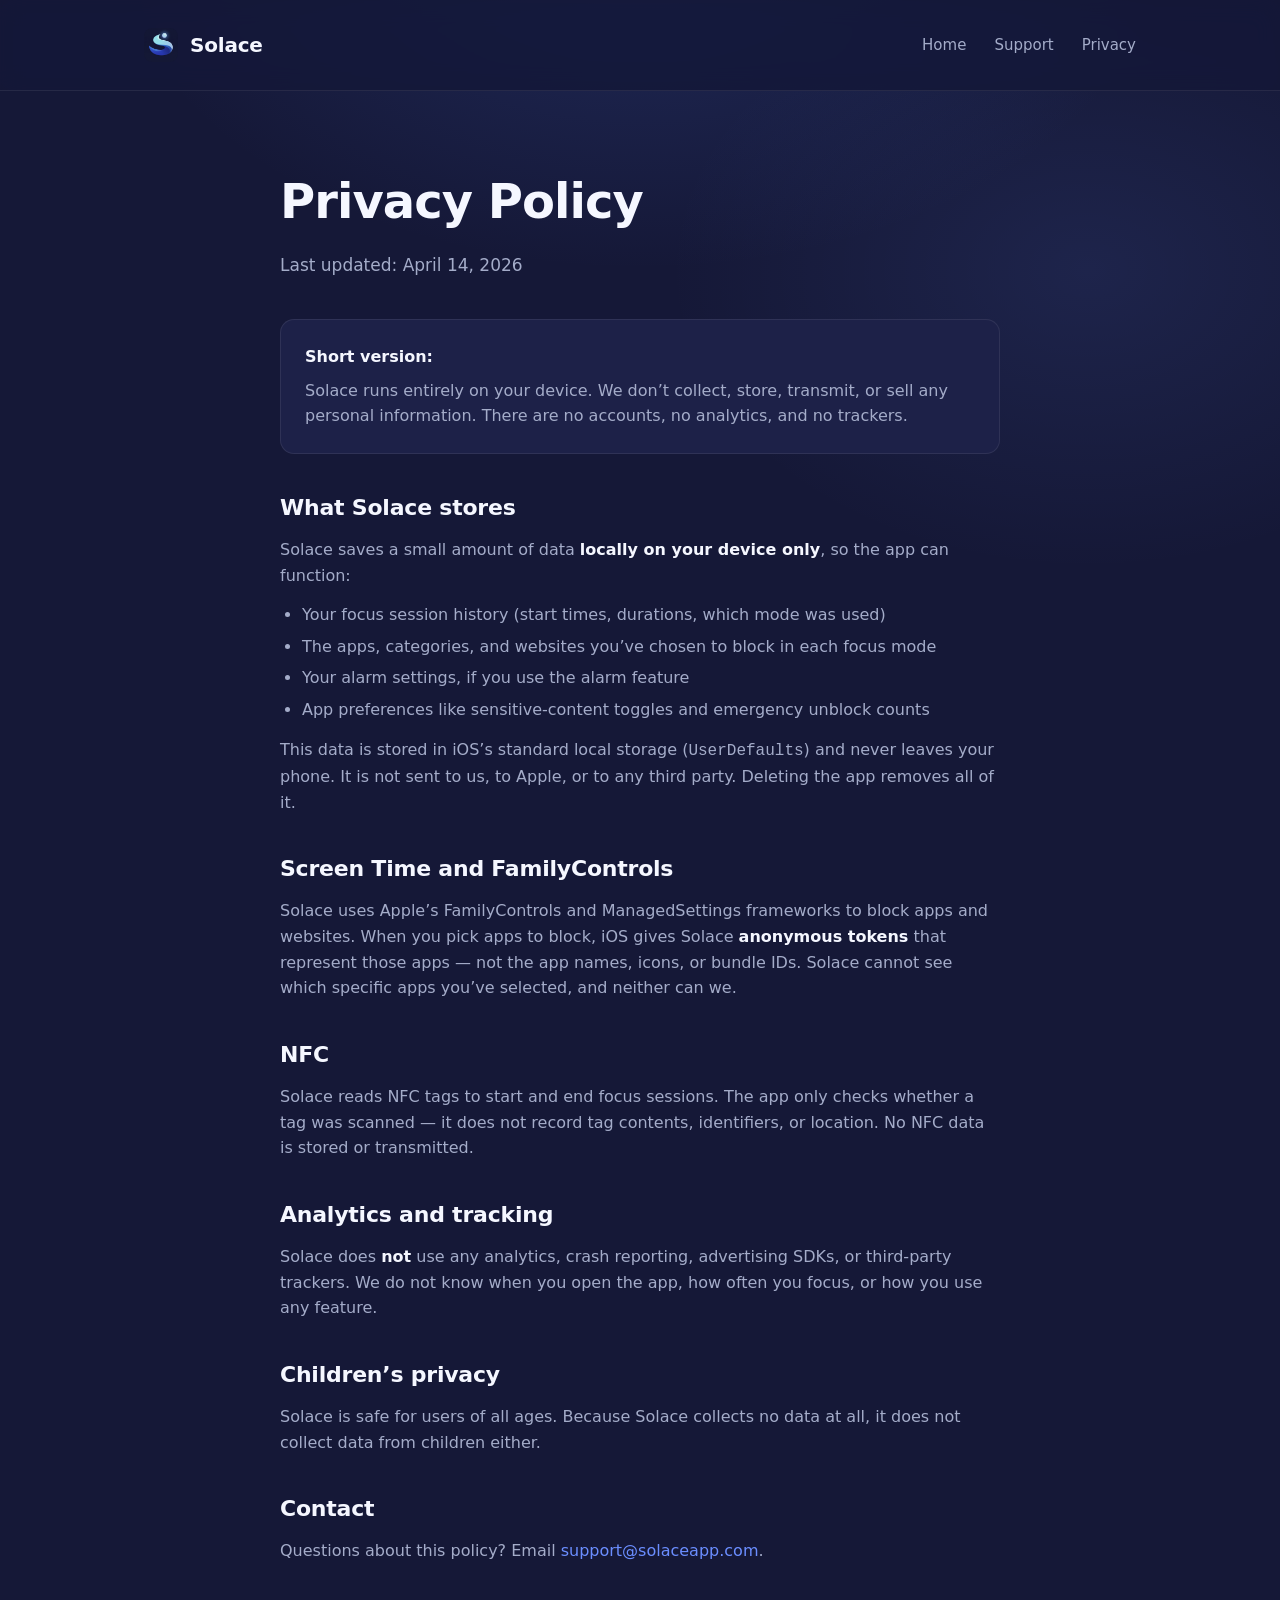
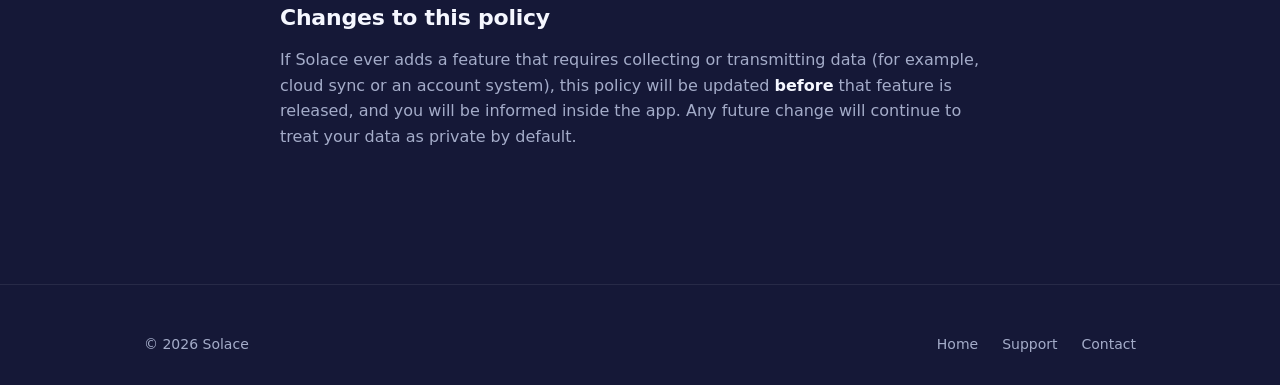
==== privacy.html @ 4d122645 "first commit" ====
<!DOCTYPE html>
<html lang="en">
<head>
    <meta charset="UTF-8">
    <meta name="viewport" content="width=device-width, initial-scale=1.0">
    <title>Privacy Policy — Solace</title>
    <meta name="description" content="Solace's privacy policy. Short version: we don't collect your data.">
    <link rel="icon" type="image/png" href="assets/solace_icon.png">
    <link rel="stylesheet" href="styles.css">
</head>
<body>
    <nav>
        <div class="container">
            <a href="index.html" class="brand">
                <img src="assets/solace_icon.png" alt="Solace icon">
                Solace
            </a>
            <div class="nav-links">
                <a href="index.html">Home</a>
                <a href="support.html">Support</a>
                <a href="privacy.html">Privacy</a>
            </div>
        </div>
    </nav>

    <main class="container page">
        <h1>Privacy Policy</h1>
        <p class="subtitle">Last updated: April 14, 2026</p>

        <div class="card">
            <strong>Short version:</strong>
            <p style="margin-top: 8px; margin-bottom: 0;">
                Solace runs entirely on your device. We don&rsquo;t collect, store, transmit,
                or sell any personal information. There are no accounts, no analytics, and no trackers.
            </p>
        </div>

        <h2>What Solace stores</h2>
        <p>
            Solace saves a small amount of data <strong>locally on your device only</strong>, so the app can function:
        </p>
        <ul>
            <li>Your focus session history (start times, durations, which mode was used)</li>
            <li>The apps, categories, and websites you&rsquo;ve chosen to block in each focus mode</li>
            <li>Your alarm settings, if you use the alarm feature</li>
            <li>App preferences like sensitive-content toggles and emergency unblock counts</li>
        </ul>
        <p>
            This data is stored in iOS&rsquo;s standard local storage (<code>UserDefaults</code>) and
            never leaves your phone. It is not sent to us, to Apple, or to any third party.
            Deleting the app removes all of it.
        </p>

        <h2>Screen Time and FamilyControls</h2>
        <p>
            Solace uses Apple&rsquo;s FamilyControls and ManagedSettings frameworks to block apps and websites.
            When you pick apps to block, iOS gives Solace <strong>anonymous tokens</strong> that represent those apps —
            not the app names, icons, or bundle IDs. Solace cannot see which specific apps you&rsquo;ve selected,
            and neither can we.
        </p>

        <h2>NFC</h2>
        <p>
            Solace reads NFC tags to start and end focus sessions. The app only checks whether a tag was scanned —
            it does not record tag contents, identifiers, or location. No NFC data is stored or transmitted.
        </p>

        <h2>Analytics and tracking</h2>
        <p>
            Solace does <strong>not</strong> use any analytics, crash reporting, advertising SDKs,
            or third-party trackers. We do not know when you open the app, how often you focus,
            or how you use any feature.
        </p>

        <h2>Children&rsquo;s privacy</h2>
        <p>
            Solace is safe for users of all ages. Because Solace collects no data at all,
            it does not collect data from children either.
        </p>

        <h2>Contact</h2>
        <p>
            Questions about this policy? Email <a href="mailto:support@solaceapp.com">support@solaceapp.com</a>.
        </p>

        <h2>Changes to this policy</h2>
        <p>
            If Solace ever adds a feature that requires collecting or transmitting data
            (for example, cloud sync or an account system), this policy will be updated
            <strong>before</strong> that feature is released, and you will be informed inside the app.
            Any future change will continue to treat your data as private by default.
        </p>
    </main>

    <footer>
        <div class="container">
            <div class="copyright">&copy; 2026 Solace</div>
            <div class="footer-links">
                <a href="index.html">Home</a>
                <a href="support.html">Support</a>
                <a href="mailto:support@solaceapp.com">Contact</a>
            </div>
        </div>
    </footer>
</body>
</html>
---- styles.css ----
:root {
    --navy: #151837;
    --navy-deep: #0e1027;
    --navy-card: #1d2148;
    --navy-border: rgba(255, 255, 255, 0.08);
    --blue: #4b6fdd;
    --blue-bright: #6b8eff;
    --blue-soft: #8bb7ff;
    --text: #f5f7ff;
    --text-muted: #a4acc9;
    --radius-lg: 20px;
    --radius-md: 14px;
    --max-width: 1040px;
}

* {
    box-sizing: border-box;
    margin: 0;
    padding: 0;
}

html {
    scroll-behavior: smooth;
    -webkit-font-smoothing: antialiased;
}

body {
    font-family: -apple-system, BlinkMacSystemFont, "SF Pro Display",
        "Inter", system-ui, sans-serif;
    background: var(--navy);
    color: var(--text);
    line-height: 1.6;
    min-height: 100vh;
    background-image:
        radial-gradient(ellipse 900px 600px at 50% -10%, rgba(75, 111, 221, 0.22), transparent 60%),
        radial-gradient(ellipse 700px 500px at 85% 30%, rgba(107, 142, 255, 0.10), transparent 60%);
    background-attachment: fixed;
}

a {
    color: var(--blue-bright);
    text-decoration: none;
    transition: color 0.15s ease;
}

a:hover {
    color: var(--blue-soft);
}

.container {
    max-width: var(--max-width);
    margin: 0 auto;
    padding: 0 24px;
}

/* ---------- Nav ---------- */
nav {
    padding: 28px 0;
    border-bottom: 1px solid var(--navy-border);
    position: sticky;
    top: 0;
    background: rgba(21, 24, 55, 0.85);
    backdrop-filter: saturate(140%) blur(12px);
    -webkit-backdrop-filter: saturate(140%) blur(12px);
    z-index: 10;
}

nav .container {
    display: flex;
    align-items: center;
    justify-content: space-between;
}

.brand {
    display: flex;
    align-items: center;
    gap: 12px;
    font-size: 20px;
    font-weight: 700;
    letter-spacing: -0.01em;
    color: var(--text);
}

.brand img {
    width: 34px;
    height: 34px;
    border-radius: 8px;
}

.nav-links {
    display: flex;
    gap: 28px;
    font-size: 15px;
    font-weight: 500;
}

.nav-links a {
    color: var(--text-muted);
}

.nav-links a:hover {
    color: var(--text);
}

/* ---------- Hero ---------- */
.hero {
    text-align: center;
    padding: 96px 0 64px;
}

.hero img.icon {
    width: 120px;
    height: 120px;
    border-radius: 26px;
    box-shadow:
        0 20px 60px rgba(0, 0, 0, 0.4),
        0 0 0 1px var(--navy-border);
    margin-bottom: 32px;
}

.hero h1 {
    font-size: clamp(40px, 6vw, 68px);
    font-weight: 800;
    letter-spacing: -0.03em;
    line-height: 1.05;
    margin-bottom: 20px;
    background: linear-gradient(180deg, #ffffff 0%, #b8c4ff 100%);
    -webkit-background-clip: text;
    background-clip: text;
    color: transparent;
}

.hero .tagline {
    font-size: clamp(18px, 2.2vw, 22px);
    color: var(--text-muted);
    max-width: 560px;
    margin: 0 auto 40px;
}

.cta {
    display: inline-flex;
    align-items: center;
    gap: 10px;
    padding: 16px 28px;
    background: var(--blue);
    color: white;
    border-radius: 999px;
    font-weight: 600;
    font-size: 16px;
    transition: transform 0.15s ease, background 0.15s ease;
    box-shadow: 0 10px 30px rgba(75, 111, 221, 0.35);
}

.cta:hover {
    background: var(--blue-bright);
    color: white;
    transform: translateY(-1px);
}

.cta.secondary {
    background: transparent;
    box-shadow: 0 0 0 1px var(--navy-border) inset;
    color: var(--text);
}

.cta.secondary:hover {
    background: rgba(255, 255, 255, 0.04);
    color: var(--text);
}

.cta-row {
    display: flex;
    gap: 14px;
    justify-content: center;
    flex-wrap: wrap;
}

/* ---------- Features ---------- */
.features {
    padding: 72px 0;
}

.section-label {
    font-size: 13px;
    font-weight: 600;
    letter-spacing: 0.12em;
    text-transform: uppercase;
    color: var(--blue-soft);
    margin-bottom: 12px;
    text-align: center;
}

.section-title {
    font-size: clamp(28px, 4vw, 44px);
    font-weight: 700;
    letter-spacing: -0.02em;
    text-align: center;
    margin-bottom: 48px;
}

.feature-grid {
    display: grid;
    grid-template-columns: repeat(auto-fit, minmax(260px, 1fr));
    gap: 20px;
}

.feature-card {
    background: var(--navy-card);
    border: 1px solid var(--navy-border);
    border-radius: var(--radius-lg);
    padding: 28px;
    transition: transform 0.18s ease, border-color 0.18s ease;
}

.feature-card:hover {
    transform: translateY(-2px);
    border-color: rgba(107, 142, 255, 0.3);
}

.feature-card .icon-badge {
    width: 44px;
    height: 44px;
    border-radius: 12px;
    background: linear-gradient(135deg, var(--blue), var(--blue-bright));
    display: flex;
    align-items: center;
    justify-content: center;
    font-size: 22px;
    margin-bottom: 16px;
}

.feature-card h3 {
    font-size: 19px;
    font-weight: 700;
    margin-bottom: 8px;
    letter-spacing: -0.01em;
}

.feature-card p {
    color: var(--text-muted);
    font-size: 15px;
}

/* ---------- Footer ---------- */
footer {
    padding: 48px 0 32px;
    border-top: 1px solid var(--navy-border);
    margin-top: 72px;
}

footer .container {
    display: flex;
    flex-wrap: wrap;
    gap: 24px;
    justify-content: space-between;
    align-items: center;
}

footer .copyright {
    color: var(--text-muted);
    font-size: 14px;
}

footer .footer-links {
    display: flex;
    gap: 24px;
    font-size: 14px;
}

footer .footer-links a {
    color: var(--text-muted);
}

footer .footer-links a:hover {
    color: var(--text);
}

/* ---------- Article pages (support / privacy) ---------- */
.page {
    padding: 72px 0 48px;
    max-width: 720px;
}

.page h1 {
    font-size: clamp(34px, 5vw, 48px);
    font-weight: 800;
    letter-spacing: -0.02em;
    margin-bottom: 12px;
}

.page .subtitle {
    color: var(--text-muted);
    font-size: 17px;
    margin-bottom: 40px;
}

.page h2 {
    font-size: 22px;
    font-weight: 700;
    margin: 36px 0 12px;
    letter-spacing: -0.01em;
}

.page p {
    color: var(--text-muted);
    margin-bottom: 14px;
    font-size: 16px;
}

.page ul {
    color: var(--text-muted);
    padding-left: 22px;
    margin-bottom: 14px;
}

.page li {
    margin-bottom: 6px;
}

.page .card {
    background: var(--navy-card);
    border: 1px solid var(--navy-border);
    border-radius: var(--radius-md);
    padding: 24px;
    margin: 24px 0;
}

.page strong {
    color: var(--text);
}

@media (max-width: 640px) {
    .hero {
        padding: 64px 0 48px;
    }

    .hero img.icon {
        width: 96px;
        height: 96px;
    }

    .features {
        padding: 56px 0;
    }

    footer .container {
        flex-direction: column;
        text-align: center;
    }
}
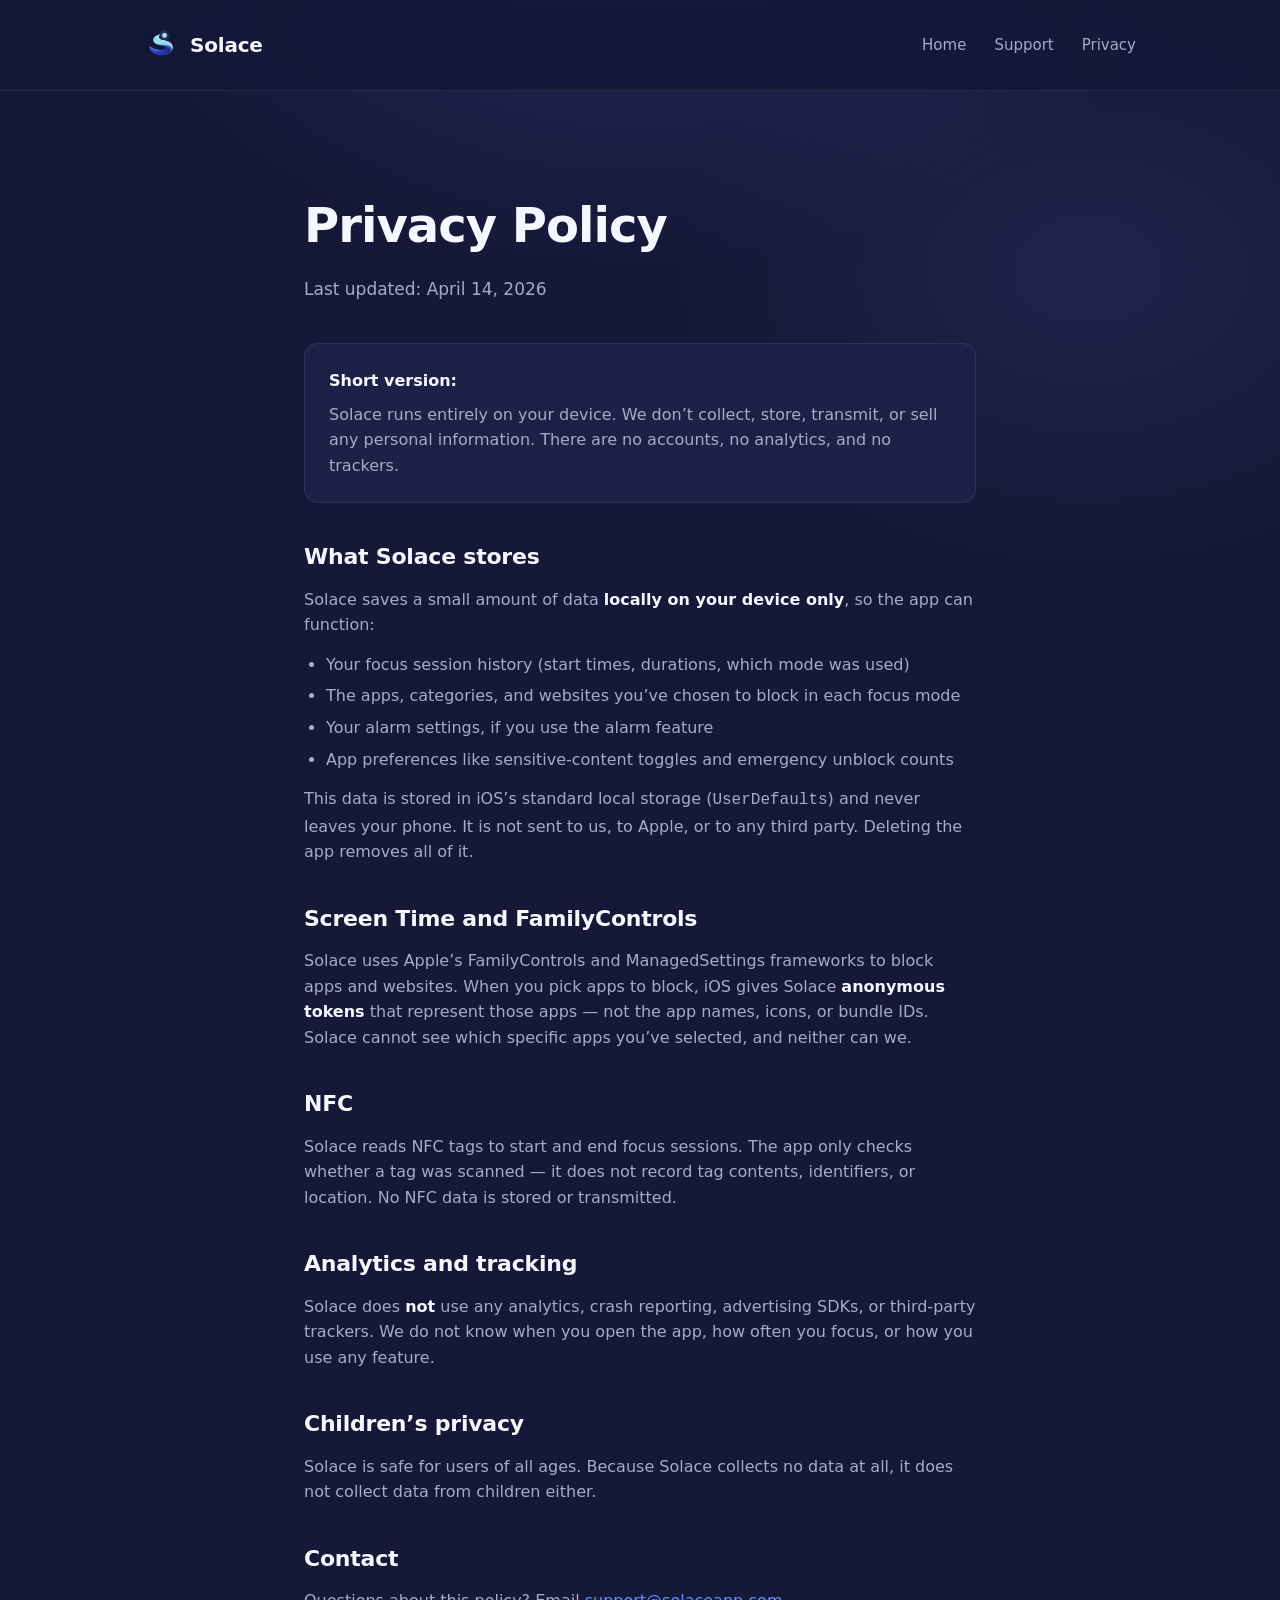
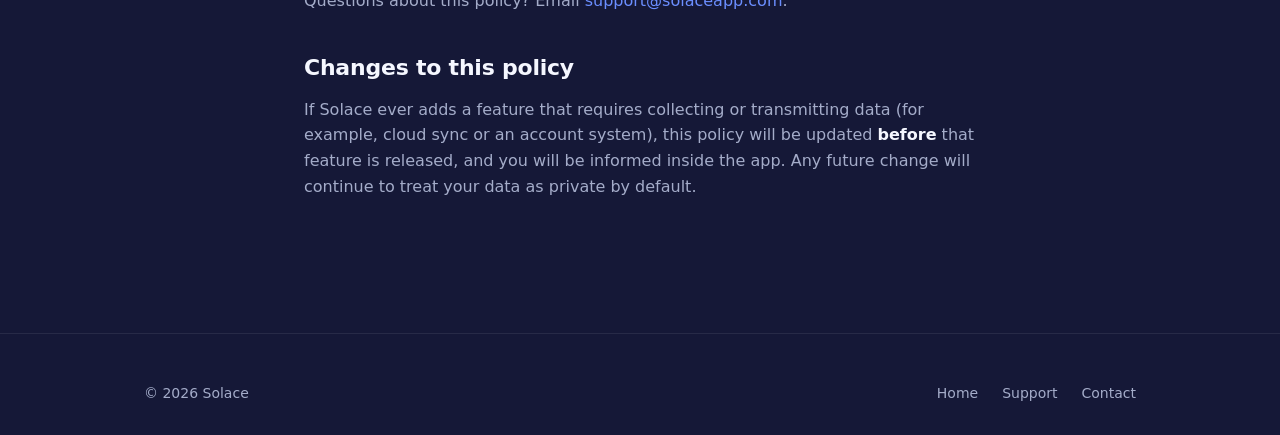
==== commit d54c8c62: "fixed margins, added apple icon" ====
--- a/privacy.html
+++ b/privacy.html
@@ -6,7 +6,7 @@
     <title>Privacy Policy — Solace</title>
     <meta name="description" content="Solace's privacy policy. Short version: we don't collect your data.">
     <link rel="icon" type="image/png" href="assets/solace_icon.png">
-    <link rel="stylesheet" href="styles.css">
+    <link rel="stylesheet" href="styles.css?v=3">
 </head>
 <body>
     <nav>
@@ -15,6 +15,12 @@
                 <img src="assets/solace_icon.png" alt="Solace icon">
                 Solace
             </a>
+            <input type="checkbox" id="nav-toggle" class="nav-toggle" aria-label="Toggle menu">
+            <label for="nav-toggle" class="hamburger" aria-hidden="true">
+                <span></span>
+                <span></span>
+                <span></span>
+            </label>
             <div class="nav-links">
                 <a href="index.html">Home</a>
                 <a href="support.html">Support</a>
--- a/styles.css
+++ b/styles.css
@@ -22,6 +22,7 @@
 html {
     scroll-behavior: smooth;
     -webkit-font-smoothing: antialiased;
+    background: var(--navy);
 }
 
 body {
@@ -102,6 +103,31 @@
     color: var(--text);
 }
 
+.nav-toggle {
+    display: none;
+}
+
+.hamburger {
+    display: none;
+    flex-direction: column;
+    justify-content: center;
+    gap: 5px;
+    width: 28px;
+    height: 28px;
+    cursor: pointer;
+    z-index: 2;
+}
+
+.hamburger span {
+    display: block;
+    width: 100%;
+    height: 2px;
+    background: var(--text);
+    border-radius: 2px;
+    transition: transform 0.2s ease, opacity 0.2s ease;
+    transform-origin: center;
+}
+
 /* ---------- Hero ---------- */
 .hero {
     text-align: center;
@@ -133,8 +159,16 @@
 .hero .tagline {
     font-size: clamp(18px, 2.2vw, 22px);
     color: var(--text-muted);
-    max-width: 560px;
+    max-width: 520px;
     margin: 0 auto 40px;
+    padding: 0 24px;
+}
+
+.cta-icon {
+    width: 18px;
+    height: 18px;
+    display: inline-block;
+    margin-right: 2px;
 }
 
 .cta {
@@ -277,7 +311,8 @@
 
 /* ---------- Article pages (support / privacy) ---------- */
 .page {
-    padding: 72px 0 48px;
+    padding-top: 96px;
+    padding-bottom: 48px;
     max-width: 720px;
 }
 
@@ -330,6 +365,10 @@
 }
 
 @media (max-width: 640px) {
+    .container {
+        padding: 0 20px;
+    }
+
     .hero {
         padding: 64px 0 48px;
     }
@@ -343,8 +382,58 @@
         padding: 56px 0;
     }
 
+    .page {
+        padding-top: 72px;
+        padding-bottom: 48px;
+    }
+
     footer .container {
         flex-direction: column;
         text-align: center;
     }
-}
+
+    .hamburger {
+        display: flex;
+    }
+
+    .nav-links {
+        display: none;
+        position: absolute;
+        top: 100%;
+        left: 0;
+        right: 0;
+        flex-direction: column;
+        gap: 0;
+        padding: 8px 24px 16px;
+        background: rgba(21, 24, 55, 0.95);
+        backdrop-filter: saturate(140%) blur(12px);
+        -webkit-backdrop-filter: saturate(140%) blur(12px);
+        border-bottom: 1px solid var(--navy-border);
+    }
+
+    .nav-links a {
+        padding: 14px 0;
+        font-size: 16px;
+        border-bottom: 1px solid var(--navy-border);
+    }
+
+    .nav-links a:last-child {
+        border-bottom: none;
+    }
+
+    .nav-toggle:checked ~ .nav-links {
+        display: flex;
+    }
+
+    .nav-toggle:checked ~ .hamburger span:nth-child(1) {
+        transform: translateY(7px) rotate(45deg);
+    }
+
+    .nav-toggle:checked ~ .hamburger span:nth-child(2) {
+        opacity: 0;
+    }
+
+    .nav-toggle:checked ~ .hamburger span:nth-child(3) {
+        transform: translateY(-7px) rotate(-45deg);
+    }
+}
